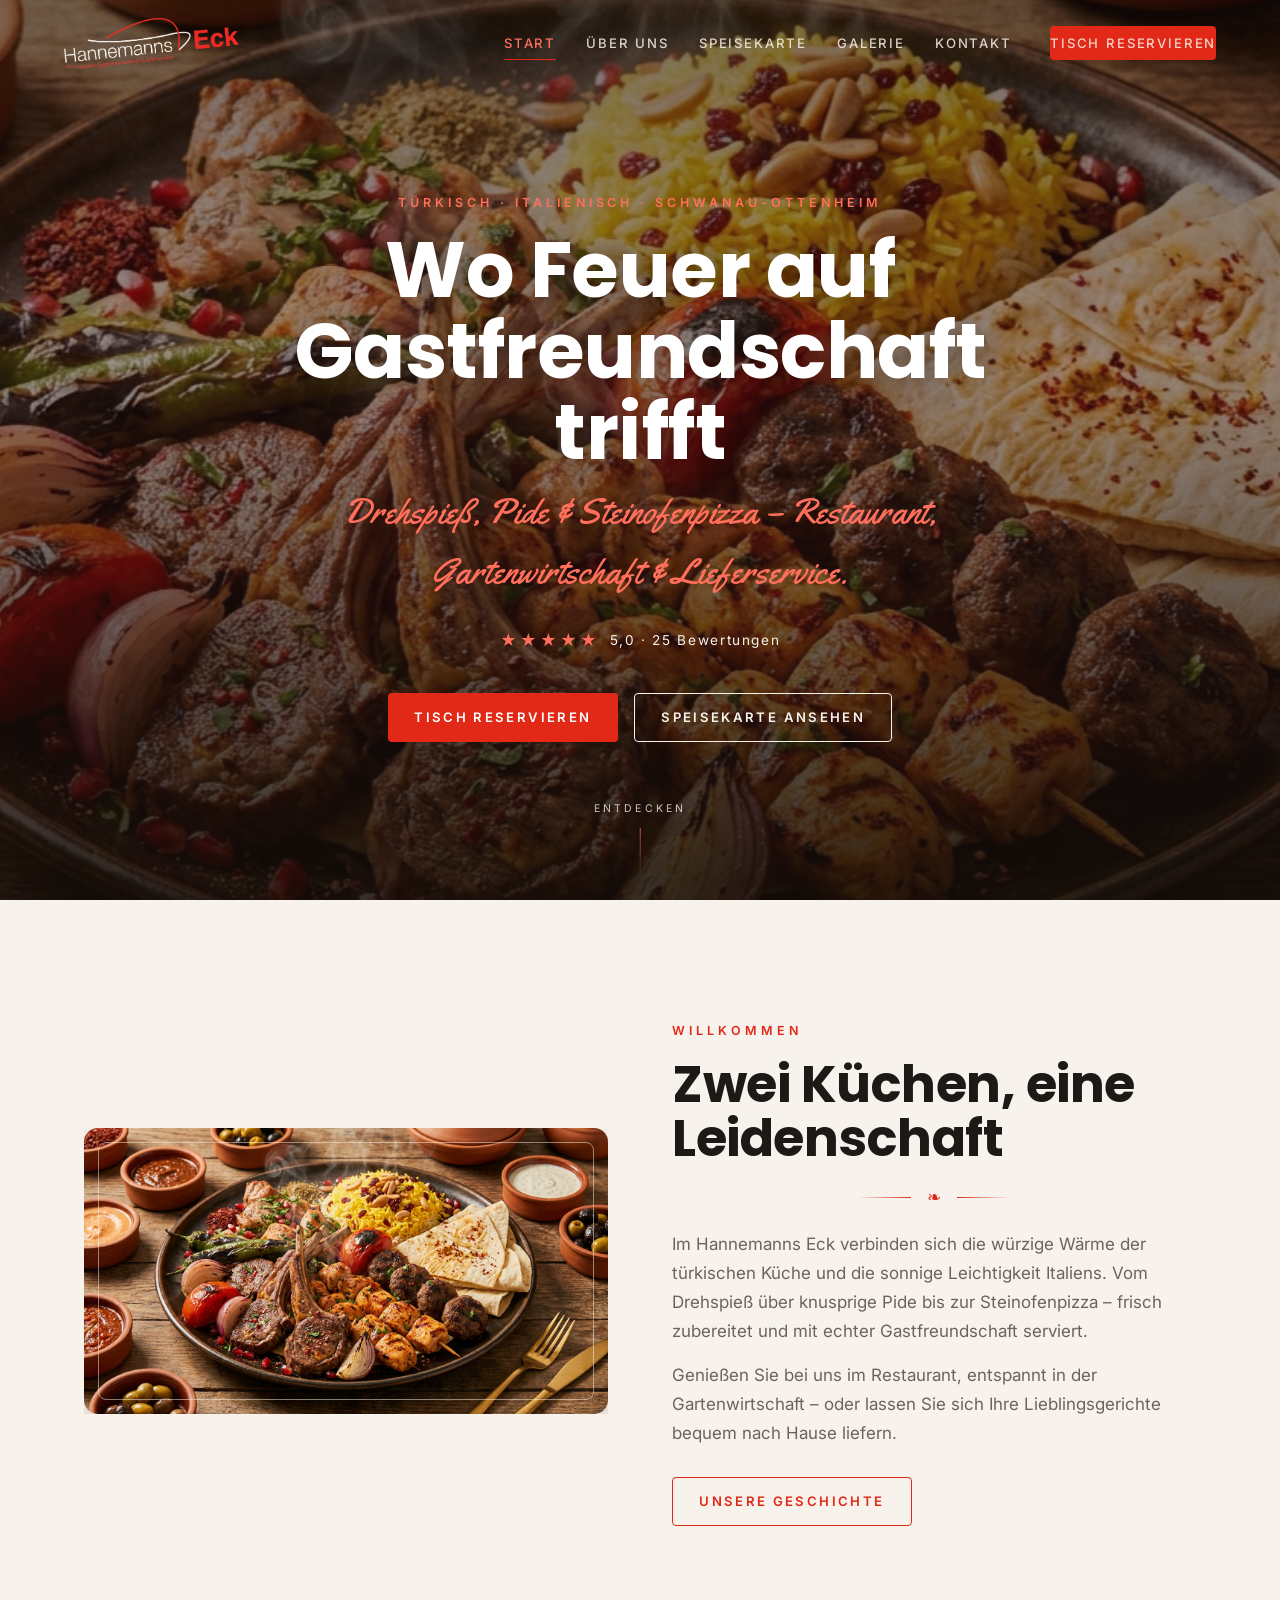
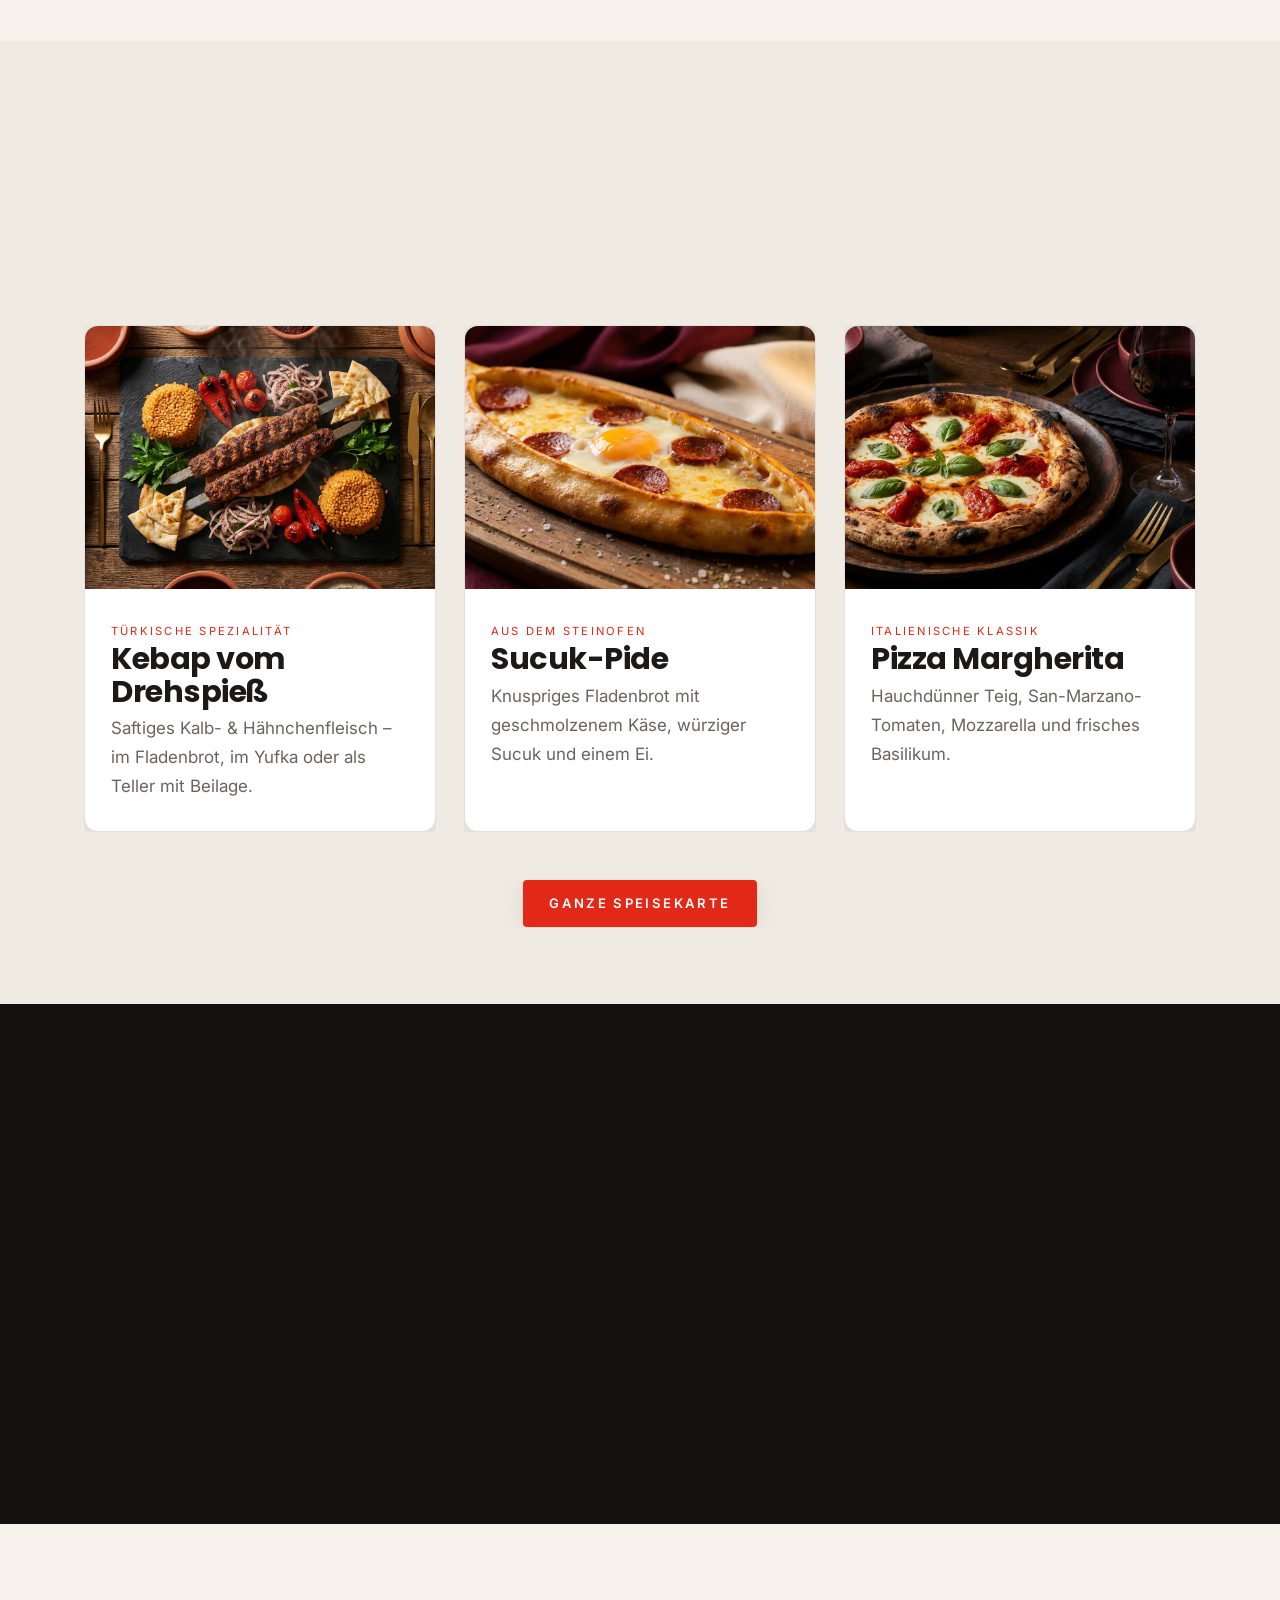
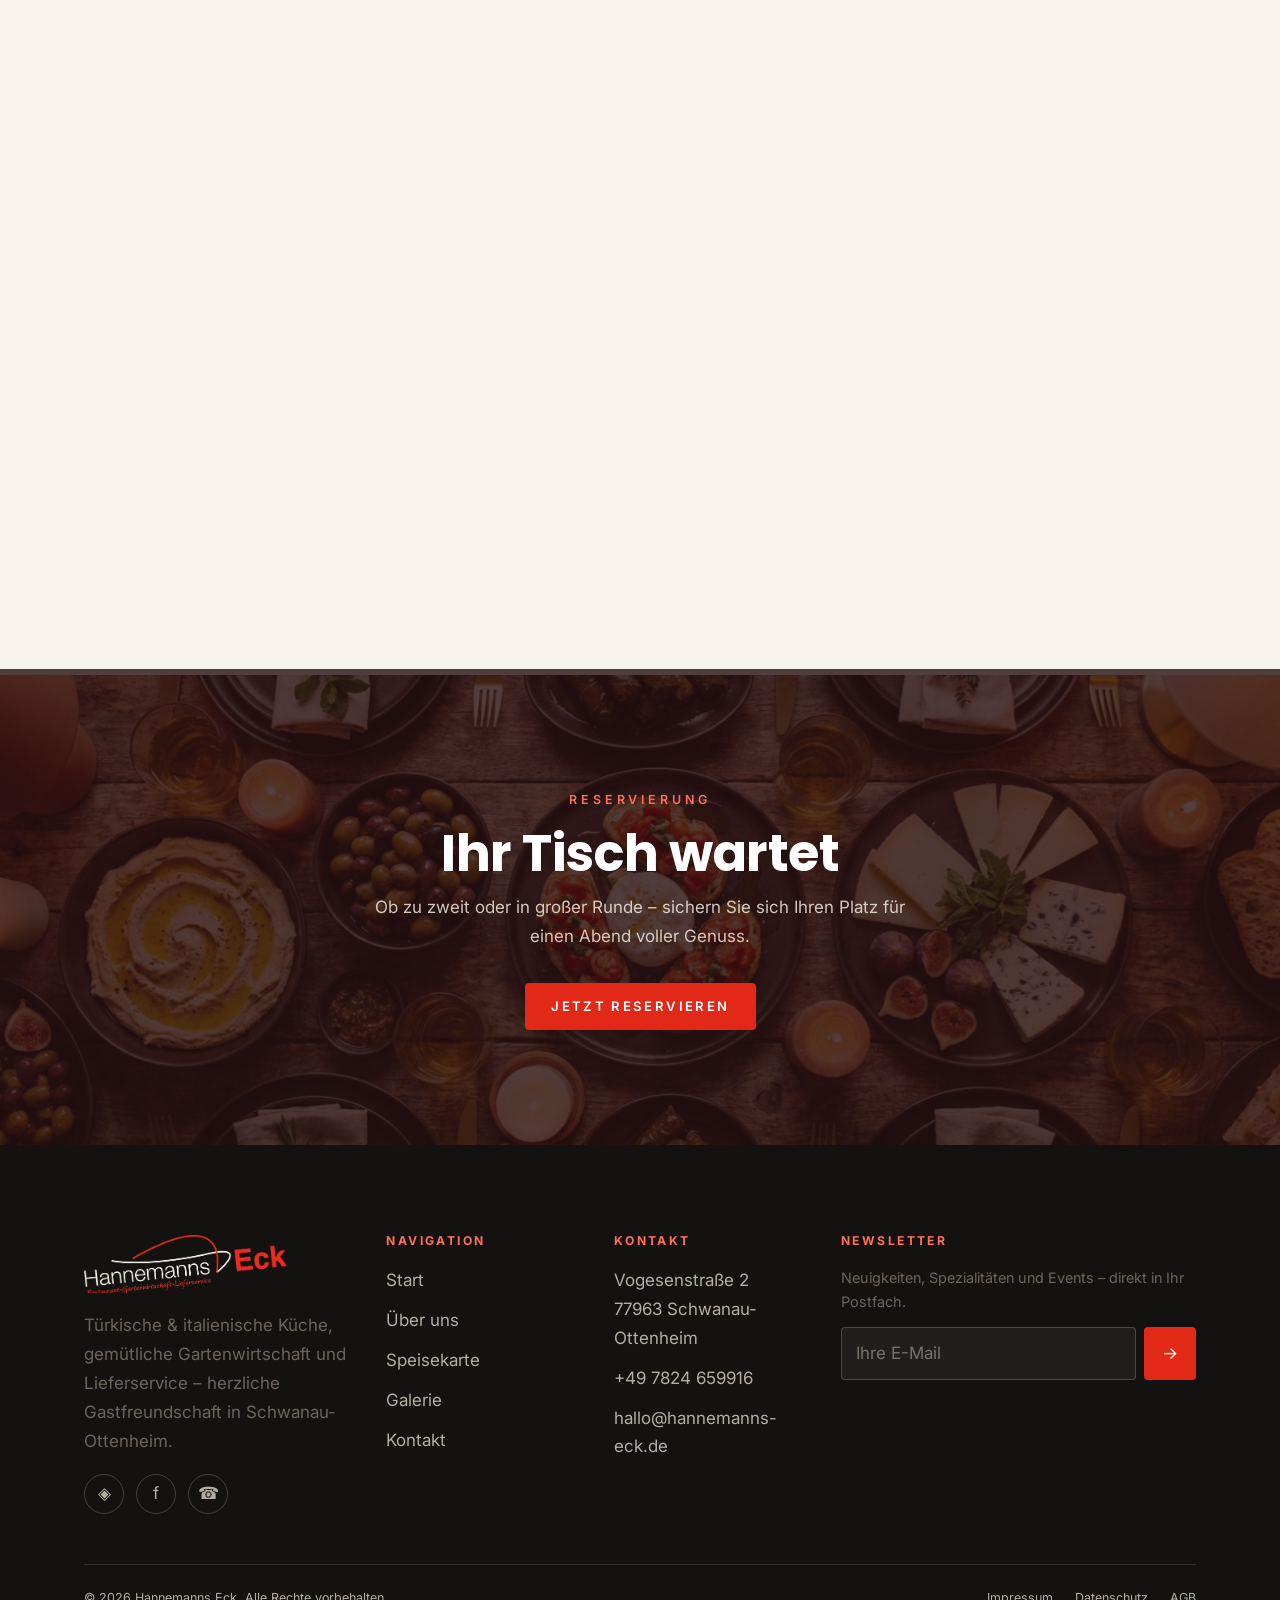
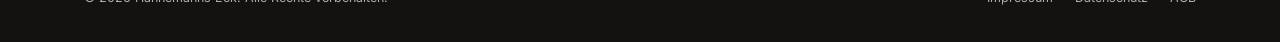
==== index.html @ c1dabbc3 "LetsGo" ====
<!DOCTYPE html>
<html lang="de">
<head>
  <meta charset="UTF-8" />
  <script>document.documentElement.className += ' js';</script>
  <meta name="viewport" content="width=device-width, initial-scale=1.0" />
  <title>Hannemanns Eck – Türkische & Italienische Küche in Schwanau</title>
  <meta name="description" content="Hannemanns Eck in Schwanau-Ottenheim – türkische & italienische Küche: Kebap vom Drehspieß, Pide, Pizza aus dem Steinofen. Restaurant, Gartenwirtschaft & Lieferservice. 5,0/5 Sterne. Jetzt Tisch reservieren." />
  <link rel="canonical" href="https://www.hannemanns-eck.de/" />
  <meta name="theme-color" content="#141210" />
  <!-- Open Graph -->
  <meta property="og:type" content="restaurant" />
  <meta property="og:title" content="Hannemanns Eck – Türkische & Italienische Küche" />
  <meta property="og:description" content="Mediterrane Gastfreundschaft in Schwanau – vom Holzkohlegrill bis zur Steinofenpizza." />
  <meta property="og:locale" content="de_DE" />
  <meta property="og:image" content="assets/img/kebap.png" />
  <link rel="icon" href="data:image/svg+xml,%3Csvg xmlns='http://www.w3.org/2000/svg' viewBox='0 0 32 32'%3E%3Crect width='32' height='32' rx='6' fill='%23141210'/%3E%3Ctext x='16' y='23' font-size='18' text-anchor='middle' fill='%23e22817' font-family='Georgia'%3EH%3C/text%3E%3C/svg%3E" />
  <link rel="stylesheet" href="assets/css/style.css" />
  <!-- Strukturierte Daten: lokale Gastronomie -->
  <script type="application/ld+json">
  {
    "@context": "https://schema.org",
    "@type": "Restaurant",
    "name": "Hannemanns Eck",
    "servesCuisine": ["Türkisch", "Italienisch", "Mediterran"],
    "priceRange": "€€",
    "telephone": "+497824659916",
    "address": {
      "@type": "PostalAddress",
      "streetAddress": "Vogesenstraße 2",
      "postalCode": "77963",
      "addressLocality": "Schwanau",
      "addressCountry": "DE"
    },
    "image": "assets/img/kebap.png",
    "aggregateRating": { "@type": "AggregateRating", "ratingValue": "5", "bestRating": "5", "ratingCount": "25" },
    "openingHours": ["Tu-Th 11:00-22:00", "Fr-Sa 11:00-23:00", "Su 12:00-22:00"],
    "acceptsReservations": "True"
  }
  </script>
</head>
<body>
  <a class="skip-link" href="#main">Zum Inhalt springen</a>

  <!-- ============ Navigation ============ -->
  <header class="nav" id="nav">
    <a class="nav__brand" href="index.html" aria-label="Hannemanns Eck – Startseite"><img src="assets/img/logo-light.png" alt="Hannemanns Eck" /></a>
    <nav class="nav__links" aria-label="Hauptnavigation">
      <a href="index.html" aria-current="page">Start</a>
      <a href="ueber-uns.html">Über uns</a>
      <a href="speisekarte.html">Speisekarte</a>
      <a href="galerie.html">Galerie</a>
      <a href="kontakt.html">Kontakt</a>
      <a class="btn btn--gold nav__cta" href="reservierung.html">Tisch reservieren</a>
    </nav>
    <button class="nav__toggle" aria-label="Menü öffnen" aria-expanded="false" aria-controls="nav">
      <span></span><span></span><span></span>
    </button>
  </header>

  <main id="main">
    <!-- ============ Hero ============ -->
    <section class="hero">
      <div class="hero__bg" data-parallax="0.18"><img src="assets/img/grill.png" alt="Üppige gemischte Grillplatte mit Spezialitäten vom Drehspieß" fetchpriority="high" /></div>
      <div class="hero__inner">
        <span class="eyebrow on-dark" data-anim="1">Türkisch · Italienisch · Schwanau-Ottenheim</span>
        <h1 data-anim="2">Wo Feuer auf<br>Gastfreundschaft trifft</h1>
        <p class="hero__sub" data-anim="3">Drehspieß, Pide & Steinofenpizza – Restaurant, Gartenwirtschaft & Lieferservice.</p>
        <div class="hero__rating" data-anim="3"><span class="stars">★★★★★</span> 5,0 · 25 Bewertungen</div>
        <div class="hero__actions" data-anim="4">
          <a class="btn btn--gold" href="reservierung.html">Tisch reservieren</a>
          <a class="btn btn--ghost" href="speisekarte.html">Speisekarte ansehen</a>
        </div>
      </div>
      <span class="scroll-cue">Entdecken</span>
    </section>

    <!-- ============ Intro / Philosophie ============ -->
    <section class="section">
      <div class="container split">
        <div class="split__media" data-reveal>
          <img src="assets/img/grill.png" alt="Üppige gemischte Grillplatte mit Lammkoteletts, Köfte und Hähnchenspießen" loading="lazy" />
          <span class="frame"></span>
        </div>
        <div data-reveal data-reveal-delay="1">
          <span class="eyebrow">Willkommen</span>
          <h2>Zwei Küchen, eine Leidenschaft</h2>
          <div class="script-divider">❧</div>
          <p>Im Hannemanns Eck verbinden sich die würzige Wärme der türkischen Küche und die sonnige Leichtigkeit Italiens. Vom Drehspieß über knusprige Pide bis zur Steinofenpizza – frisch zubereitet und mit echter Gastfreundschaft serviert.</p>
          <p style="margin-top:1rem">Genießen Sie bei uns im Restaurant, entspannt in der Gartenwirtschaft – oder lassen Sie sich Ihre Lieblingsgerichte bequem nach Hause liefern.</p>
          <a class="btn btn--outline" style="margin-top:1.8rem" href="ueber-uns.html">Unsere Geschichte</a>
        </div>
      </div>
    </section>

    <!-- ============ Signature-Gerichte ============ -->
    <section class="section section--tight" style="background:var(--bg-alt)">
      <div class="container">
        <div class="section-head" data-reveal>
          <span class="eyebrow">Signature-Gerichte</span>
          <h2>Aus Feuer & Tradition</h2>
          <div class="script-divider">❧</div>
        </div>
        <div class="cards">
          <article class="card" data-reveal>
            <div class="card__img"><img src="assets/img/kebap.png" alt="Kebap vom Drehspieß mit Salat und Fladenbrot" loading="lazy" /></div>
            <div class="card__body"><span class="card__tag">Türkische Spezialität</span><h3>Kebap vom Drehspieß</h3><p>Saftiges Kalb- & Hähnchenfleisch – im Fladenbrot, im Yufka oder als Teller mit Beilage.</p></div>
          </article>
          <article class="card" data-reveal data-reveal-delay="1">
            <div class="card__img"><img src="assets/img/pide.png" alt="Goldene Pide mit Sucuk, Käse und Ei" loading="lazy" /></div>
            <div class="card__body"><span class="card__tag">Aus dem Steinofen</span><h3>Sucuk-Pide</h3><p>Knuspriges Fladenbrot mit geschmolzenem Käse, würziger Sucuk und einem Ei.</p></div>
          </article>
          <article class="card" data-reveal data-reveal-delay="2">
            <div class="card__img"><img src="assets/img/pizza.png" alt="Holzofenpizza Margherita mit Mozzarella und frischem Basilikum" loading="lazy" /></div>
            <div class="card__body"><span class="card__tag">Italienische Klassik</span><h3>Pizza Margherita</h3><p>Hauchdünner Teig, San-Marzano-Tomaten, Mozzarella und frisches Basilikum.</p></div>
          </article>
        </div>
        <div class="text-center" style="margin-top:3rem" data-reveal><a class="btn btn--primary" href="speisekarte.html">Ganze Speisekarte</a></div>
      </div>
    </section>

    <!-- ============ Bewertungen / Stats ============ -->
    <section class="section section--dark">
      <div class="container">
        <div class="stats">
          <div class="stat" data-reveal><div class="stat__num"><span data-count="5" data-suffix=",0">5,0</span></div><div class="stat__label">Sterne-Bewertung</div></div>
          <div class="stat" data-reveal data-reveal-delay="1"><div class="stat__num"><span data-count="25" data-suffix="">25</span></div><div class="stat__label">Gäste-Bewertungen</div></div>
          <div class="stat" data-reveal data-reveal-delay="2"><div class="stat__num"><span data-count="85" data-suffix="+">85+</span></div><div class="stat__label">Gerichte & Pizzen</div></div>
          <div class="stat" data-reveal data-reveal-delay="3"><div class="stat__num"><span data-count="100" data-suffix="%">100%</span></div><div class="stat__label">Frisch zubereitet</div></div>
        </div>
        <blockquote class="text-center" style="max-width:720px;margin:3.5rem auto 0" data-reveal>
          <p style="font-family:var(--font-serif);font-style:italic;font-size:1.5rem;color:var(--cream);line-height:1.5">„Immer perfekt zubereitete Pizza und besonders gute Kebabs – dazu herzlicher Service. Ein Lieblingsplatz in Ottenheim.“</p>
          <span style="display:block;margin-top:1.2rem;color:var(--gold-bright);letter-spacing:0.2em;font-size:0.8rem;text-transform:uppercase">★★★★★ · Gästebewertung</span>
        </blockquote>
      </div>
    </section>

    <!-- ============ Konzept ============ -->
    <section class="section section--tight">
      <div class="container">
        <div class="section-head" data-reveal>
          <span class="eyebrow">Drei Erlebnisse, ein Haus</span>
          <h2>Restaurant · Gartenwirtschaft · Lieferservice</h2>
          <div class="script-divider">❧</div>
        </div>
        <div class="concept">
          <div class="concept__item" data-reveal><div class="concept__ic">🍽️</div><h3>Restaurant</h3><p>Gemütlich speisen im Hannemanns Eck – türkische Spezialitäten und italienische Klassiker, frisch zubereitet.</p></div>
          <div class="concept__item" data-reveal data-reveal-delay="1"><div class="concept__ic">🌿</div><h3>Gartenwirtschaft</h3><p>An schönen Tagen draußen genießen – entspannt unter freiem Himmel in unserer Gartenwirtschaft.</p></div>
          <div class="concept__item" data-reveal data-reveal-delay="2"><div class="concept__ic">🛵</div><h3>Lieferservice</h3><p>Lieber zu Hause? Wir liefern Ihre Lieblingsgerichte frisch und warm – in Schwanau und Umgebung.</p></div>
        </div>
      </div>
    </section>

    <!-- ============ CTA-Band ============ -->
    <section class="section cta-band">
      <div class="cta-band__bg" data-parallax="0.12"><img src="assets/img/mezze.png" alt="Reich gedeckte Tafel mit Mezze und Antipasti" loading="lazy" /></div>
      <div class="container" data-reveal>
        <span class="eyebrow on-dark">Reservierung</span>
        <h2>Ihr Tisch wartet</h2>
        <p>Ob zu zweit oder in großer Runde – sichern Sie sich Ihren Platz für einen Abend voller Genuss.</p>
        <a class="btn btn--gold" href="reservierung.html">Jetzt reservieren</a>
      </div>
    </section>
  </main>

  <!-- ============ Footer (FOOTER_PLACEHOLDER) ============ -->
  <footer class="footer">
    <div class="container">
      <div class="footer__grid">
        <div class="footer__brand">
          <img src="assets/img/logo-light.png" alt="Hannemanns Eck" style="height:58px;width:auto" />
          <p style="margin-top:18px;max-width:280px">Türkische & italienische Küche, gemütliche Gartenwirtschaft und Lieferservice – herzliche Gastfreundschaft in Schwanau-Ottenheim.</p>
          <div class="socials" style="margin-top:18px">
            <a href="#" aria-label="Instagram">◈</a>
            <a href="#" aria-label="Facebook">f</a>
            <a href="https://wa.me/497824659916" aria-label="WhatsApp">☎</a>
          </div>
        </div>
        <div>
          <h4>Navigation</h4>
          <ul class="footer__links">
            <li><a href="index.html">Start</a></li>
            <li><a href="ueber-uns.html">Über uns</a></li>
            <li><a href="speisekarte.html">Speisekarte</a></li>
            <li><a href="galerie.html">Galerie</a></li>
            <li><a href="kontakt.html">Kontakt</a></li>
          </ul>
        </div>
        <div>
          <h4>Kontakt</h4>
          <ul class="footer__links">
            <li><a href="https://www.openstreetmap.org/search?query=Vogesenstraße%202%2077963%20Schwanau" target="_blank" rel="noopener">Vogesenstraße 2<br>77963 Schwanau-Ottenheim</a></li>
            <li><a href="tel:+497824659916">+49 7824 659916</a></li>
            <li><a href="mailto:hallo@hannemanns-eck.de">hallo@hannemanns-eck.de</a></li>
          </ul>
        </div>
        <div>
          <h4>Newsletter</h4>
          <p style="font-size:0.9rem">Neuigkeiten, Spezialitäten und Events – direkt in Ihr Postfach.</p>
          <form class="newsletter" data-confirm="news-success" novalidate>
      <!-- Spamschutz (Honeypot) - von Menschen unsichtbar -->
      <input type="text" name="_gotcha" tabindex="-1" autocomplete="off" aria-hidden="true" style="position:absolute;left:-9999px;width:1px;height:1px;opacity:0" />
            <input type="email" name="email" required placeholder="Ihre E-Mail" aria-label="E-Mail für Newsletter" />
            <button type="submit" aria-label="Abonnieren">→</button>
          </form>
          <div class="form-success" id="news-success" role="status" aria-live="polite" style="margin-top:12px;font-size:0.86rem"><strong>Willkommen!</strong> Bitte bestätigen Sie Ihre Anmeldung.</div>
        </div>
      </div>
      <div class="footer__bottom">
        <span>© <span data-year>2026</span> Hannemanns Eck. Alle Rechte vorbehalten.</span>
        <span>
          <a href="#">Impressum</a>
          <a href="#">Datenschutz</a>
          <a href="#">AGB</a>
        </span>
      </div>
    </div>
  </footer>

  <script src="assets/js/main.js" defer></script>
</body>
</html>
---- assets/css/style.css ----
/* =====================================================================
   Hannemanns Eck — Design System
   Warme, edle Palette · Terrakotta · Bordeaux · Gold · Creme · Holz
   Serif (Cormorant/Playfair) für Headlines, Sans (Inter) für Fließtext
   ===================================================================== */

/* --- Google Fonts (mit robusten Fallbacks für Offline-Betrieb) --- */
@import url('https://fonts.googleapis.com/css2?family=Poppins:wght@400;500;600;700;800&family=Inter:wght@300;400;500;600&family=Yellowtail&display=swap');

/* ============================ Tokens ============================ */
:root {
  /* Farben — Markenidentität aus dem Logo: Schwarz · Rot · Creme */
  --bordeaux: #1e1b19;
  --bordeaux-deep: #141210;
  --terracotta: #e22817;
  --terracotta-soft: #ef5a45;
  --gold: #e22817;
  --gold-bright: #ff6f5c;
  --cream: #f7f3ec;
  --cream-dim: #ece5d9;
  --wood: #1c1916;
  --charcoal: #141210;
  --ink: #1a1714;

  /* Funktionale Variablen (Light-Basis) */
  --bg: var(--cream);
  --bg-alt: #f0ebe2;
  --surface: #ffffff;
  --text: #1c1916;
  --text-soft: #6b645d;
  --line: rgba(20, 18, 16, 0.13);
  --accent: var(--terracotta);
  --accent-2: var(--gold);

  /* Typografie */
  --font-serif: 'Poppins', 'Inter', Helvetica, Arial, sans-serif;
  --font-sans: 'Inter', -apple-system, BlinkMacSystemFont, 'Segoe UI', Roboto, Helvetica, Arial, sans-serif;
  --font-script: 'Yellowtail', 'Segoe Script', 'Brush Script MT', cursive;

  /* Maße */
  --maxw: 1240px;
  --gutter: clamp(20px, 5vw, 64px);
  --radius: 4px;
  --radius-lg: 14px;
  --shadow-sm: 0 4px 18px rgba(42, 27, 19, 0.10);
  --shadow-md: 0 18px 50px rgba(42, 27, 19, 0.18);
  --shadow-gold: 0 10px 40px rgba(226, 40, 23, 0.30);
  --ease: cubic-bezier(0.22, 1, 0.36, 1);
  --ease-lux: cubic-bezier(0.16, 1, 0.3, 1); /* langsames, edles Expo-Out (LVMH-Stil) */
  --t-fast: 0.25s var(--ease);
  --t: 0.5s var(--ease);
}

/* ============================ Reset ============================ */
*, *::before, *::after { box-sizing: border-box; }
* { margin: 0; }
html { scroll-behavior: smooth; -webkit-text-size-adjust: 100%; }
body {
  font-family: var(--font-sans);
  font-weight: 400;
  color: var(--text);
  background: var(--bg);
  line-height: 1.7;
  font-size: 17px;
  -webkit-font-smoothing: antialiased;
  text-rendering: optimizeLegibility;
  overflow-x: hidden;
}
img { max-width: 100%; display: block; }
a { color: inherit; text-decoration: none; }
button { font: inherit; cursor: pointer; border: none; background: none; color: inherit; }
ul { list-style: none; padding: 0; }
input, select, textarea { font: inherit; color: inherit; }
:focus-visible { outline: 2px solid var(--gold); outline-offset: 3px; border-radius: 2px; }

/* Skip-Link (Barrierefreiheit) */
.skip-link {
  position: absolute; left: 12px; top: -60px;
  background: var(--bordeaux); color: var(--cream);
  padding: 12px 20px; border-radius: var(--radius); z-index: 2000;
  transition: top var(--t-fast);
}
.skip-link:focus { top: 12px; }

/* ========================= Typografie ========================= */
h1, h2, h3, h4 { font-family: var(--font-serif); font-weight: 700; line-height: 1.06; letter-spacing: -0.5px; }
h1 { font-size: clamp(2.6rem, 6vw, 4.8rem); }
h2 { font-size: clamp(2rem, 4.2vw, 3.2rem); }
h3 { font-size: clamp(1.4rem, 2.4vw, 1.9rem); }
p { color: var(--text-soft); }
.lead { font-size: 1.18rem; color: var(--text-soft); }

.eyebrow {
  display: inline-block;
  font-family: var(--font-sans);
  font-size: 0.78rem; font-weight: 600;
  letter-spacing: 0.32em; text-transform: uppercase;
  color: var(--terracotta);
  margin-bottom: 1rem;
}
.eyebrow.on-dark { color: var(--gold-bright); }

.script-divider {
  display: flex; align-items: center; justify-content: center;
  gap: 16px; color: var(--gold); margin: 1.1rem 0;
}
.script-divider::before, .script-divider::after {
  content: ""; height: 1px; width: 54px;
  background: linear-gradient(90deg, transparent, var(--gold));
}
.script-divider::after { background: linear-gradient(90deg, var(--gold), transparent); }

/* ========================= Layout ========================= */
.container { width: 100%; max-width: var(--maxw); margin-inline: auto; padding-inline: var(--gutter); }
.section { padding-block: clamp(64px, 9vw, 130px); }
.section--tight { padding-block: clamp(48px, 6vw, 80px); }
.section--dark { background: var(--bordeaux-deep); color: var(--cream); }
.section--dark p { color: rgba(246, 239, 227, 0.75); }
.section--wood { background: var(--wood); color: var(--cream); }
.section--wood p { color: rgba(246, 239, 227, 0.72); }
.section-head { max-width: 680px; margin: 0 auto clamp(36px, 5vw, 64px); text-align: center; }
.text-center { text-align: center; }

/* ========================= Buttons ========================= */
.btn {
  display: inline-flex; align-items: center; gap: 0.6em;
  padding: 0.95em 2em;
  font-family: var(--font-sans); font-size: 0.82rem; font-weight: 600;
  letter-spacing: 0.18em; text-transform: uppercase;
  border-radius: var(--radius); position: relative; overflow: hidden;
  transition: transform var(--t-fast), box-shadow var(--t-fast), background var(--t-fast), color var(--t-fast);
  will-change: transform;
}
.btn--primary { background: var(--terracotta); color: #fff; box-shadow: var(--shadow-sm); }
.btn--primary:hover { background: #b81f0f; transform: translateY(-3px); box-shadow: var(--shadow-md); }
.btn--gold { background: var(--gold); color: #fff; }
.btn--gold:hover { background: var(--gold-bright); transform: translateY(-3px); box-shadow: var(--shadow-gold); }
.btn--ghost { border: 1px solid currentColor; color: var(--cream); }
.btn--ghost:hover { background: var(--cream); color: var(--ink); transform: translateY(-3px); }
.btn--outline { border: 1px solid var(--terracotta); color: var(--terracotta); }
.btn--outline:hover { background: var(--terracotta); color: #fff; transform: translateY(-3px); }

/* ===================== Navigation (sticky) ===================== */
.nav {
  position: fixed; inset: 0 0 auto 0; z-index: 1000;
  display: flex; align-items: center; justify-content: space-between;
  padding: 18px var(--gutter);
  transition: background var(--t), padding var(--t), box-shadow var(--t), border-color var(--t);
  border-bottom: 1px solid transparent;
}
.nav--scrolled {
  background: rgba(26, 18, 13, 0.85);
  -webkit-backdrop-filter: blur(14px); backdrop-filter: blur(14px);
  padding-block: 12px; box-shadow: 0 8px 30px rgba(0,0,0,0.25);
  border-bottom-color: rgba(200, 162, 83, 0.2);
}
.nav__brand { display: flex; flex-direction: column; line-height: 1; color: var(--cream); z-index: 2; }
.nav__brand b { font-family: var(--font-serif); font-size: 1.5rem; font-weight: 600; letter-spacing: 0.5px; }
.nav__brand span { font-size: 0.62rem; letter-spacing: 0.34em; text-transform: uppercase; color: var(--gold-bright); margin-top: 3px; }
.nav__links { display: flex; align-items: center; gap: 30px; }
.nav__links a {
  color: rgba(246,239,227,0.86); font-size: 0.82rem; font-weight: 500;
  letter-spacing: 0.14em; text-transform: uppercase; position: relative; padding: 6px 0;
  transition: color var(--t-fast);
}
.nav__links a::after {
  content: ""; position: absolute; left: 0; bottom: 0; height: 1.5px; width: 0;
  background: var(--gold); transition: width var(--t-fast);
}
.nav__links a:hover { color: #fff; }
.nav__links a:hover::after, .nav__links a[aria-current="page"]::after { width: 100%; }
.nav__links a[aria-current="page"] { color: var(--gold-bright); }
.nav__cta { margin-left: 8px; }
.nav__toggle { display: none; width: 42px; height: 42px; color: var(--cream); z-index: 2; }
.nav__toggle span { display: block; width: 26px; height: 2px; background: currentColor; margin: 5px auto; transition: transform var(--t-fast), opacity var(--t-fast); }
.nav.open .nav__toggle span:nth-child(1) { transform: translateY(7px) rotate(45deg); }
.nav.open .nav__toggle span:nth-child(2) { opacity: 0; }
.nav.open .nav__toggle span:nth-child(3) { transform: translateY(-7px) rotate(-45deg); }

@media (max-width: 940px) {
  .nav__toggle { display: block; }
  .nav__links {
    position: fixed; inset: 0; flex-direction: column; justify-content: center;
    gap: 26px; background: rgba(20, 13, 9, 0.97);
    -webkit-backdrop-filter: blur(10px); backdrop-filter: blur(10px);
    transform: translateX(100%); transition: transform var(--t); padding: 40px;
  }
  .nav.open .nav__links { transform: translateX(0); }
  .nav__links a { font-size: 1.1rem; }
}

/* ============================ Hero ============================ */
.hero { position: relative; min-height: 100svh; display: grid; place-items: center; text-align: center; color: var(--cream); overflow: hidden; }
.hero__bg { position: absolute; inset: -8% 0 0 0; z-index: -2; }
.hero__bg img { width: 100%; height: 116%; object-fit: cover; }
.hero::after {
  content: ""; position: absolute; inset: 0; z-index: -1;
  background: linear-gradient(180deg, rgba(20,13,9,0.55) 0%, rgba(40,18,18,0.45) 40%, rgba(20,13,9,0.85) 100%);
}
.hero__inner { padding: 120px var(--gutter) 90px; max-width: 920px; }
.hero h1 { color: #fff; text-shadow: 0 2px 30px rgba(0,0,0,0.4); }
.hero__sub { font-family: var(--font-script); font-size: clamp(1.5rem, 3vw, 2.2rem); color: var(--gold-bright); margin-top: 0.5rem; }
.hero__rating { display: inline-flex; align-items: center; gap: 10px; margin-top: 1.6rem; color: var(--cream); font-size: 0.85rem; letter-spacing: 0.12em; }
.hero__rating .stars { color: var(--gold-bright); letter-spacing: 3px; font-size: 1rem; }
.hero__actions { display: flex; gap: 16px; justify-content: center; flex-wrap: wrap; margin-top: 2.4rem; }
.scroll-cue { position: absolute; bottom: 26px; left: 50%; transform: translateX(-50%); color: var(--cream); font-size: 0.66rem; letter-spacing: 0.3em; text-transform: uppercase; opacity: 0.8; }
.scroll-cue::after { content: ""; display: block; width: 1px; height: 46px; margin: 10px auto 0; background: linear-gradient(var(--gold-bright), transparent); animation: cue 2s var(--ease) infinite; }
@keyframes cue { 0% { transform: scaleY(0); transform-origin: top; } 50% { transform: scaleY(1); transform-origin: top; } 51% { transform-origin: bottom; } 100% { transform: scaleY(0); transform-origin: bottom; } }

/* Page-Hero (Unterseiten) */
.pagehero { position: relative; min-height: 56vh; display: grid; place-items: center; text-align: center; color: var(--cream); overflow: hidden; }
.pagehero__bg { position: absolute; inset: 0; z-index: -2; }
.pagehero__bg img { width: 100%; height: 100%; object-fit: cover; }
.pagehero::after { content: ""; position: absolute; inset: 0; z-index: -1; background: linear-gradient(180deg, rgba(20,13,9,0.6), rgba(40,18,18,0.7)); }
.pagehero__inner { padding: 150px var(--gutter) 70px; }
.pagehero h1 { color: #fff; }
.pagehero p { color: rgba(246,239,227,0.85); max-width: 560px; margin: 0.8rem auto 0; }

/* ===================== Animation: Reveal ===================== */
/* ---------- Scroll-Reveal: LVMH-inspirierter Vorhang/Mask-Reveal ----------
   Inhalt steigt langsam mit weichem Expo-Easing auf und wird dabei wie hinter
   einer Kante hervorgeschoben (clip-path). main.js entfernt das clip-path nach
   Abschluss (Klasse .reveal-done), damit Schatten nicht beschnitten werden. */
.js [data-reveal] {
  opacity: 0;
  transform: translateY(54px);
  clip-path: inset(0 0 100% 0);
  transition: opacity 1.2s var(--ease-lux), transform 1.3s var(--ease-lux), clip-path 1.3s var(--ease-lux);
  will-change: opacity, transform, clip-path;
}
[data-reveal].in { opacity: 1; transform: none; clip-path: inset(0 0 0 0); }
[data-reveal].reveal-done { clip-path: none; }
[data-reveal-delay="1"] { transition-delay: 0.12s; }
[data-reveal-delay="2"] { transition-delay: 0.24s; }
[data-reveal-delay="3"] { transition-delay: 0.36s; }
[data-reveal-delay="4"] { transition-delay: 0.48s; }
[data-reveal-delay="5"] { transition-delay: 0.6s; }
[data-reveal-delay="6"] { transition-delay: 0.72s; }
.hero [data-anim] { opacity: 0; transform: translateY(26px); animation: heroIn 1s var(--ease) forwards; }
.hero [data-anim="1"] { animation-delay: 0.2s; }
.hero [data-anim="2"] { animation-delay: 0.45s; }
.hero [data-anim="3"] { animation-delay: 0.7s; }
.hero [data-anim="4"] { animation-delay: 0.95s; }
@keyframes heroIn { to { opacity: 1; transform: none; } }

/* Page-Transition (Fade beim Laden) */
body { animation: pageIn 0.6s var(--ease); }
@keyframes pageIn { from { opacity: 0; } to { opacity: 1; } }

/* ===================== Split / About ===================== */
.split { display: grid; grid-template-columns: 1fr 1fr; gap: clamp(32px, 5vw, 80px); align-items: center; }
.split--reverse .split__media { order: 2; }
.split__media { position: relative; border-radius: var(--radius-lg); overflow: hidden; box-shadow: var(--shadow-md); }
.split__media img { width: 100%; height: 100%; object-fit: cover; transition: transform 1.2s var(--ease); }
.split__media:hover img { transform: scale(1.05); }
.split__media .frame { position: absolute; inset: 14px; border: 1px solid rgba(246,239,227,0.5); border-radius: 8px; pointer-events: none; }
@media (max-width: 820px) { .split { grid-template-columns: 1fr; } .split--reverse .split__media { order: 0; } }

/* ===================== Highlight Cards ===================== */
.cards { display: grid; grid-template-columns: repeat(3, 1fr); gap: 28px; }
@media (max-width: 880px) { .cards { grid-template-columns: 1fr; max-width: 460px; margin-inline: auto; } }
.card {
  background: var(--surface); border-radius: var(--radius-lg); overflow: hidden;
  box-shadow: var(--shadow-sm); transition: transform var(--t), box-shadow var(--t);
  border: 1px solid var(--line);
}
.card:hover { transform: translateY(-8px); box-shadow: var(--shadow-md); }
.card__img { aspect-ratio: 4 / 3; overflow: hidden; }
.card__img img { width: 100%; height: 100%; object-fit: cover; transition: transform 1s var(--ease); }
.card:hover .card__img img { transform: scale(1.08); }
.card__body { padding: 26px 26px 30px; }
.card__body h3 { margin-bottom: 0.4rem; }
.card__tag { font-size: 0.7rem; letter-spacing: 0.2em; text-transform: uppercase; color: var(--gold); }

/* ===================== Stats / Bewertung ===================== */
.stats { display: grid; grid-template-columns: repeat(4, 1fr); gap: 24px; text-align: center; }
@media (max-width: 720px) { .stats { grid-template-columns: repeat(2, 1fr); } }
.stat__num { font-family: var(--font-serif); font-size: clamp(2.4rem, 5vw, 3.4rem); color: var(--gold-bright); line-height: 1; }
.stat__label { font-size: 0.74rem; letter-spacing: 0.22em; text-transform: uppercase; margin-top: 0.6rem; color: rgba(246,239,227,0.7); }

/* ===================== Speisekarte ===================== */
.menu-filter { display: flex; flex-wrap: wrap; gap: 10px; justify-content: center; margin-bottom: 48px; }
.menu-filter button {
  padding: 0.6em 1.4em; border: 1px solid var(--line); border-radius: 999px;
  font-size: 0.78rem; letter-spacing: 0.14em; text-transform: uppercase; color: var(--text-soft);
  transition: all var(--t-fast); background: var(--surface);
}
.menu-filter button:hover { border-color: var(--terracotta); color: var(--terracotta); }
.menu-filter button.active { background: var(--terracotta); border-color: var(--terracotta); color: #fff; }

.menu-cat { margin-bottom: clamp(48px, 7vw, 86px); }
.menu-cat__head { display: flex; align-items: center; gap: 20px; margin-bottom: 32px; }
.menu-cat__head h3 { font-size: clamp(1.7rem, 3vw, 2.3rem); white-space: nowrap; }
.menu-cat__head .rule { flex: 1; height: 1px; background: var(--line); }
.menu-grid { display: grid; grid-template-columns: 1fr 1fr; gap: 14px 48px; }
@media (max-width: 760px) { .menu-grid { grid-template-columns: 1fr; } }
.dish { display: grid; grid-template-columns: 1fr auto; gap: 6px 14px; padding: 16px 0; border-bottom: 1px dashed var(--line); align-items: baseline; }
.dish__name { font-family: var(--font-serif); font-size: 1.28rem; font-weight: 600; color: var(--ink); }
.dish__price { font-family: var(--font-serif); font-size: 1.18rem; color: var(--terracotta); font-weight: 600; white-space: nowrap; }
.dish__desc { grid-column: 1 / -1; font-size: 0.93rem; color: var(--text-soft); }
.dish__badge { display: inline-block; font-size: 0.62rem; letter-spacing: 0.12em; text-transform: uppercase; color: var(--gold); border: 1px solid var(--gold); border-radius: 3px; padding: 1px 6px; margin-left: 8px; vertical-align: middle; }

.menu-feature { display: grid; grid-template-columns: repeat(2, 1fr); gap: 18px; margin-bottom: 60px; }
@media (max-width: 760px) { .menu-feature { grid-template-columns: 1fr; } }
.menu-feature figure { position: relative; border-radius: var(--radius-lg); overflow: hidden; aspect-ratio: 16/10; box-shadow: var(--shadow-sm); }
.menu-feature img { width: 100%; height: 100%; object-fit: cover; transition: transform 1s var(--ease); }
.menu-feature figure:hover img { transform: scale(1.06); }
.menu-feature figcaption { position: absolute; left: 0; bottom: 0; right: 0; padding: 40px 22px 18px; color: #fff; font-family: var(--font-serif); font-size: 1.4rem; background: linear-gradient(transparent, rgba(20,13,9,0.8)); }

/* ===================== Galerie ===================== */
.gallery { display: grid; grid-template-columns: repeat(3, 1fr); grid-auto-rows: 230px; gap: 14px; }
@media (max-width: 860px) { .gallery { grid-template-columns: repeat(2, 1fr); grid-auto-rows: 200px; } }
@media (max-width: 520px) { .gallery { grid-template-columns: 1fr; } }
.gallery figure { position: relative; overflow: hidden; border-radius: var(--radius-lg); cursor: pointer; box-shadow: var(--shadow-sm); }
.gallery figure.tall { grid-row: span 2; }
.gallery figure.wide { grid-column: span 2; }
@media (max-width: 520px) { .gallery figure.tall, .gallery figure.wide { grid-row: auto; grid-column: auto; } }
.gallery img { width: 100%; height: 100%; object-fit: cover; transition: transform 0.9s var(--ease); }
.gallery figure:hover img { transform: scale(1.09); }
.gallery figure::after { content: "\002B"; position: absolute; inset: 0; display: grid; place-items: center; font-size: 2rem; color: #fff; background: rgba(58,15,21,0.0); opacity: 0; transition: all var(--t-fast); }
.gallery figure:hover::after { background: rgba(58,15,21,0.4); opacity: 1; }

/* Lightbox */
.lightbox { position: fixed; inset: 0; z-index: 1500; display: none; place-items: center; background: rgba(15,9,6,0.94); padding: 24px; }
.lightbox.open { display: grid; animation: pageIn 0.3s ease; }
.lightbox img { max-width: 92vw; max-height: 86vh; border-radius: 6px; box-shadow: 0 30px 80px rgba(0,0,0,0.6); }
.lightbox__close, .lightbox__nav { position: absolute; color: var(--cream); font-size: 2rem; width: 56px; height: 56px; display: grid; place-items: center; border-radius: 50%; transition: background var(--t-fast); }
.lightbox__close:hover, .lightbox__nav:hover { background: rgba(255,255,255,0.12); }
.lightbox__close { top: 18px; right: 18px; }
.lightbox__nav { top: 50%; transform: translateY(-50%); }
.lightbox__nav.prev { left: 14px; }
.lightbox__nav.next { right: 14px; }

/* ===================== Formulare ===================== */
.form-card { background: var(--surface); border: 1px solid var(--line); border-radius: var(--radius-lg); box-shadow: var(--shadow-md); padding: clamp(28px, 4vw, 52px); }
.form-grid { display: grid; grid-template-columns: 1fr 1fr; gap: 20px 24px; }
@media (max-width: 640px) { .form-grid { grid-template-columns: 1fr; } }
.field { display: flex; flex-direction: column; gap: 7px; }
.field.full { grid-column: 1 / -1; }
.field label { font-size: 0.74rem; letter-spacing: 0.14em; text-transform: uppercase; color: var(--text-soft); font-weight: 600; }
.field input, .field select, .field textarea {
  padding: 13px 15px; border: 1px solid var(--line); border-radius: var(--radius);
  background: #fff; transition: border-color var(--t-fast), box-shadow var(--t-fast);
}
.field input:focus, .field select:focus, .field textarea:focus { border-color: var(--terracotta); box-shadow: 0 0 0 3px rgba(185,87,47,0.12); outline: none; }
.field textarea { resize: vertical; min-height: 120px; }
.form-note { font-size: 0.8rem; color: var(--text-soft); margin-top: 4px; }
.form-success {
  display: none; margin-top: 22px; padding: 18px 22px; border-radius: var(--radius);
  background: rgba(120, 90, 40, 0.1); border: 1px solid var(--gold); color: var(--ink);
}
.form-success.show { display: block; animation: pageIn 0.5s ease; }
.form-success strong { color: var(--terracotta); }

/* ===================== Info / Kontakt ===================== */
.info-grid { display: grid; grid-template-columns: 1fr 1fr; gap: 40px; }
@media (max-width: 820px) { .info-grid { grid-template-columns: 1fr; } }
.info-list li { display: flex; gap: 16px; padding: 16px 0; border-bottom: 1px solid var(--line); }
.info-list .ic { color: var(--terracotta); font-size: 1.3rem; line-height: 1.4; }
.info-list b { display: block; font-family: var(--font-serif); font-size: 1.2rem; color: var(--ink); }
.info-list a:hover { color: var(--terracotta); }
.hours { width: 100%; border-collapse: collapse; }
.hours td { padding: 11px 0; border-bottom: 1px solid var(--line); }
.hours td:last-child { text-align: right; color: var(--ink); font-weight: 500; }
.hours tr.today td { color: var(--terracotta); font-weight: 600; }
.map-embed { border-radius: var(--radius-lg); overflow: hidden; box-shadow: var(--shadow-md); border: 1px solid var(--line); min-height: 320px; }
.map-embed iframe { width: 100%; height: 100%; min-height: 320px; border: 0; display: block; filter: saturate(1.05); }

/* ===================== CTA Band ===================== */
.cta-band { position: relative; text-align: center; color: var(--cream); overflow: hidden; }
.cta-band__bg { position: absolute; inset: 0; z-index: -2; }
.cta-band__bg img { width: 100%; height: 100%; object-fit: cover; }
.cta-band::after { content: ""; position: absolute; inset: 0; z-index: -1; background: rgba(40,15,18,0.8); }
.cta-band h2 { color: #fff; }
.cta-band p { color: rgba(246,239,227,0.82); max-width: 540px; margin: 0.8rem auto 2rem; }

/* ============================ Footer ============================ */
.footer { background: var(--charcoal); color: rgba(246,239,227,0.7); padding-top: clamp(56px, 7vw, 90px); }
.footer__grid { display: grid; grid-template-columns: 1.4fr 1fr 1fr 1.3fr; gap: 40px; padding-bottom: 50px; border-bottom: 1px solid rgba(246,239,227,0.12); }
@media (max-width: 860px) { .footer__grid { grid-template-columns: 1fr 1fr; gap: 36px; } }
@media (max-width: 520px) { .footer__grid { grid-template-columns: 1fr; } }
.footer h4 { font-family: var(--font-sans); font-size: 0.76rem; letter-spacing: 0.2em; text-transform: uppercase; color: var(--gold-bright); margin-bottom: 18px; }
.footer__brand b { font-family: var(--font-serif); font-size: 1.7rem; color: var(--cream); display: block; }
.footer__brand span { font-size: 0.66rem; letter-spacing: 0.3em; text-transform: uppercase; color: var(--gold); }
.footer a { transition: color var(--t-fast); }
.footer a:hover { color: var(--gold-bright); }
.footer__links li { margin-bottom: 11px; }
.socials { display: flex; gap: 12px; }
.socials a { width: 40px; height: 40px; border: 1px solid rgba(246,239,227,0.2); border-radius: 50%; display: grid; place-items: center; transition: all var(--t-fast); }
.socials a:hover { border-color: var(--gold); color: var(--gold-bright); transform: translateY(-3px); }
.newsletter { display: flex; gap: 8px; margin-top: 12px; }
.newsletter input { flex: 1; padding: 11px 14px; border-radius: var(--radius); border: 1px solid rgba(246,239,227,0.2); background: rgba(246,239,227,0.06); color: var(--cream); }
.newsletter input::placeholder { color: rgba(246,239,227,0.4); }
.newsletter button { padding: 0 18px; background: var(--terracotta); color: #fff; border-radius: var(--radius); transition: background var(--t-fast); }
.newsletter button:hover { background: #b81f0f; }
.footer__bottom { display: flex; justify-content: space-between; gap: 16px; flex-wrap: wrap; padding: 22px 0 34px; font-size: 0.78rem; }
.footer__bottom a { margin-left: 18px; }

/* ===================== Reduced Motion ===================== */
@media (prefers-reduced-motion: reduce) {
  *, *::before, *::after { animation-duration: 0.001ms !important; animation-iteration-count: 1 !important; transition-duration: 0.001ms !important; scroll-behavior: auto !important; }
  [data-reveal] { opacity: 1 !important; transform: none !important; clip-path: none !important; }
}

/* ---------- Formular-Status: Fehlerfall (Formspree) ---------- */
.form-success.error {
  background: rgba(155, 40, 30, 0.10);
  border-color: var(--terracotta);
  color: var(--bordeaux-deep);
}
.form-success.error a {
  color: var(--bordeaux);
  font-weight: 600;
  text-decoration: underline;
}

/* ===================== Logo (Nav & Footer) ===================== */
.nav__brand { z-index: 2; }
.nav__brand img { height: 50px; width: auto; display: block; transition: height var(--t); filter: drop-shadow(0 2px 8px rgba(0,0,0,0.35)); }
.nav--scrolled .nav__brand img { height: 40px; }
@media (max-width: 600px) { .nav__brand img { height: 40px; } }
.footer__brand img { display: block; }

/* ===================== Konzept-Karten (Restaurant / Garten / Lieferung) ===================== */
.concept { display: grid; grid-template-columns: repeat(3, 1fr); gap: 24px; }
@media (max-width: 880px) { .concept { grid-template-columns: 1fr; max-width: 460px; margin-inline: auto; } }
.concept__item { text-align: center; padding: 36px 26px; background: var(--surface); border: 1px solid var(--line); border-radius: var(--radius-lg); box-shadow: var(--shadow-sm); transition: transform var(--t), box-shadow var(--t); }
.concept__item:hover { transform: translateY(-8px); box-shadow: var(--shadow-md); }
.concept__ic { font-size: 2.2rem; line-height: 1; }
.concept__item h3 { margin: 0.7rem 0 0.5rem; }

/* ===================== Speisekarte: Legende ===================== */
.legend { display: grid; grid-template-columns: 1fr 1fr; gap: 26px 48px; background: var(--surface); border: 1px solid var(--line); border-radius: var(--radius-lg); padding: clamp(24px, 4vw, 40px); box-shadow: var(--shadow-sm); }
@media (max-width: 760px) { .legend { grid-template-columns: 1fr; } }
.legend h4 { font-family: var(--font-serif); font-size: 0.95rem; letter-spacing: 0.06em; text-transform: uppercase; color: var(--ink); margin-bottom: 12px; }
.legend ul { columns: 2; column-gap: 28px; font-size: 0.85rem; color: var(--text-soft); }
@media (max-width: 480px) { .legend ul { columns: 1; } }
.legend li { margin-bottom: 5px; break-inside: avoid; }
.menu-note { font-size: 0.85rem; color: var(--text-soft); text-align: center; margin-top: 14px; }
.dish__price small { font-family: var(--font-sans); font-size: 0.7rem; font-weight: 500; color: var(--text-soft); letter-spacing: 0.04em; }
.dish__name sup { font-family: var(--font-sans); font-size: 0.6rem; font-weight: 500; color: var(--text-soft); margin-left: 3px; }
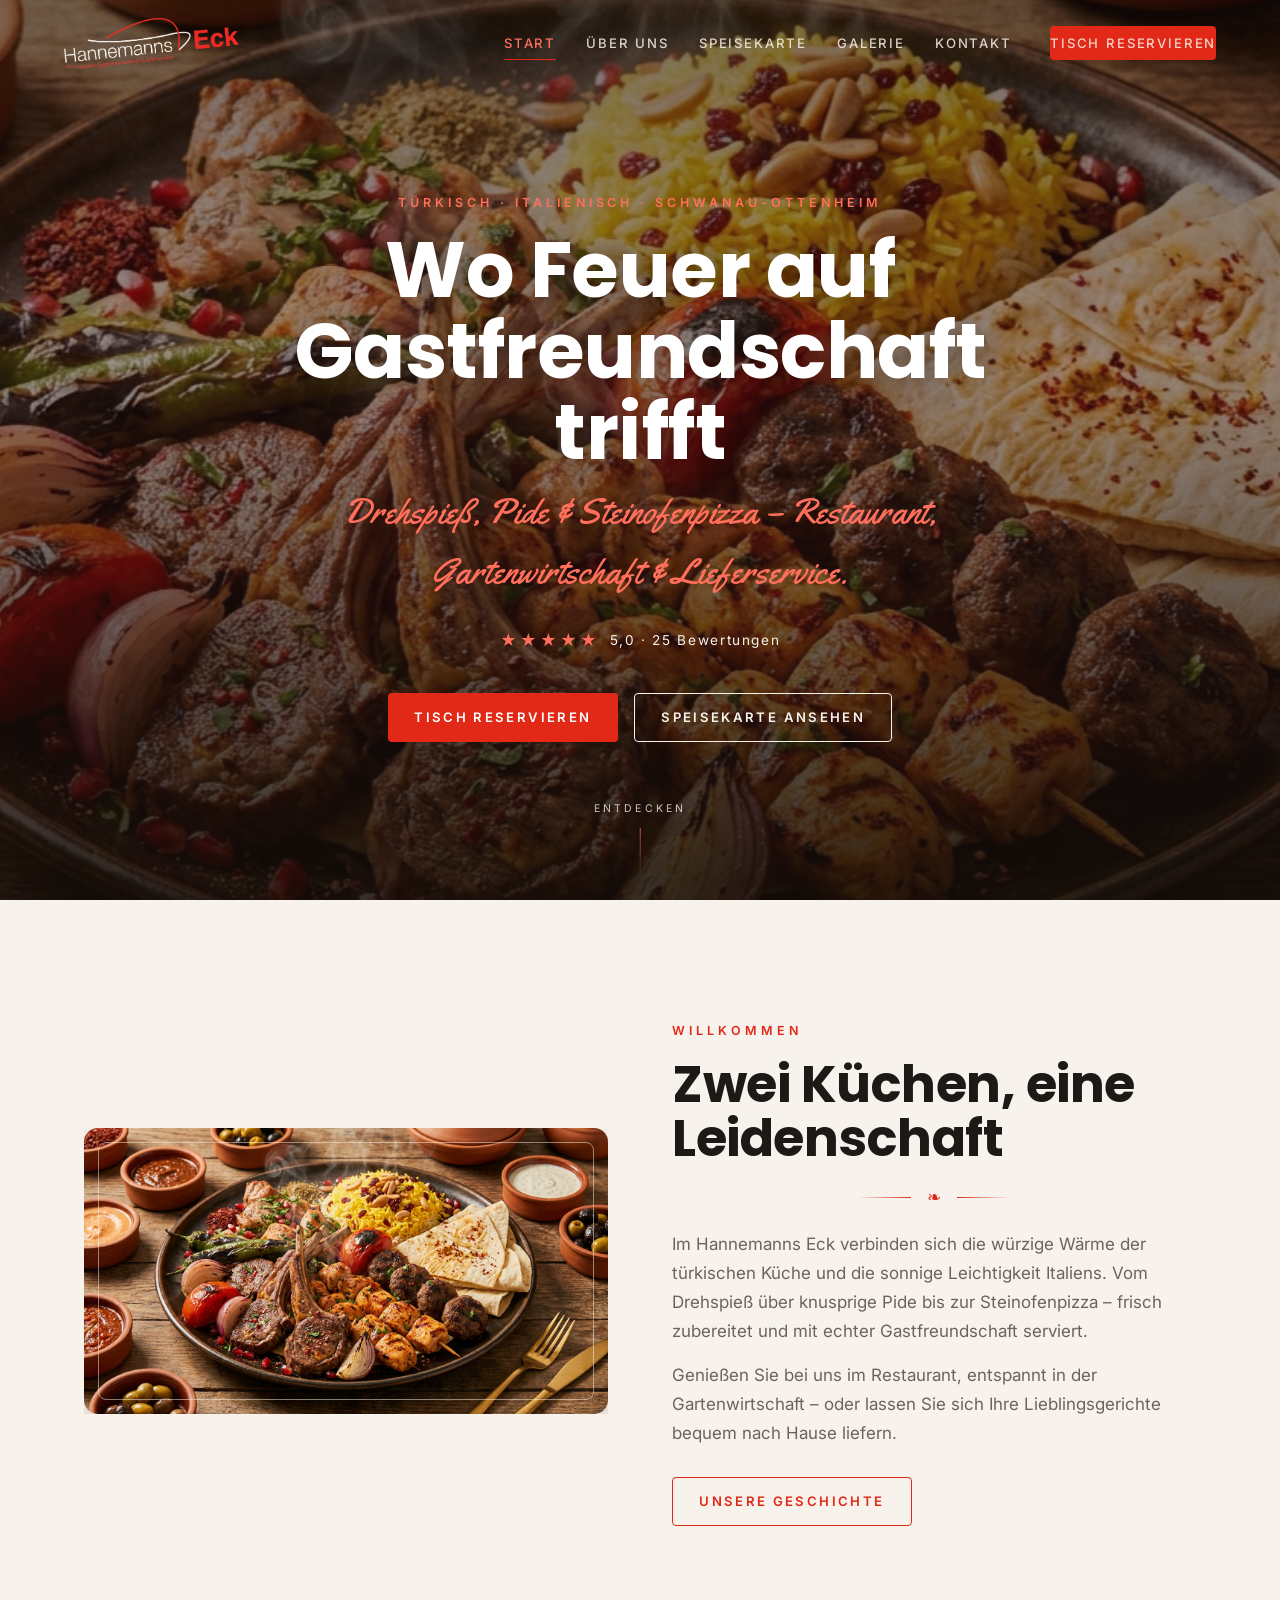
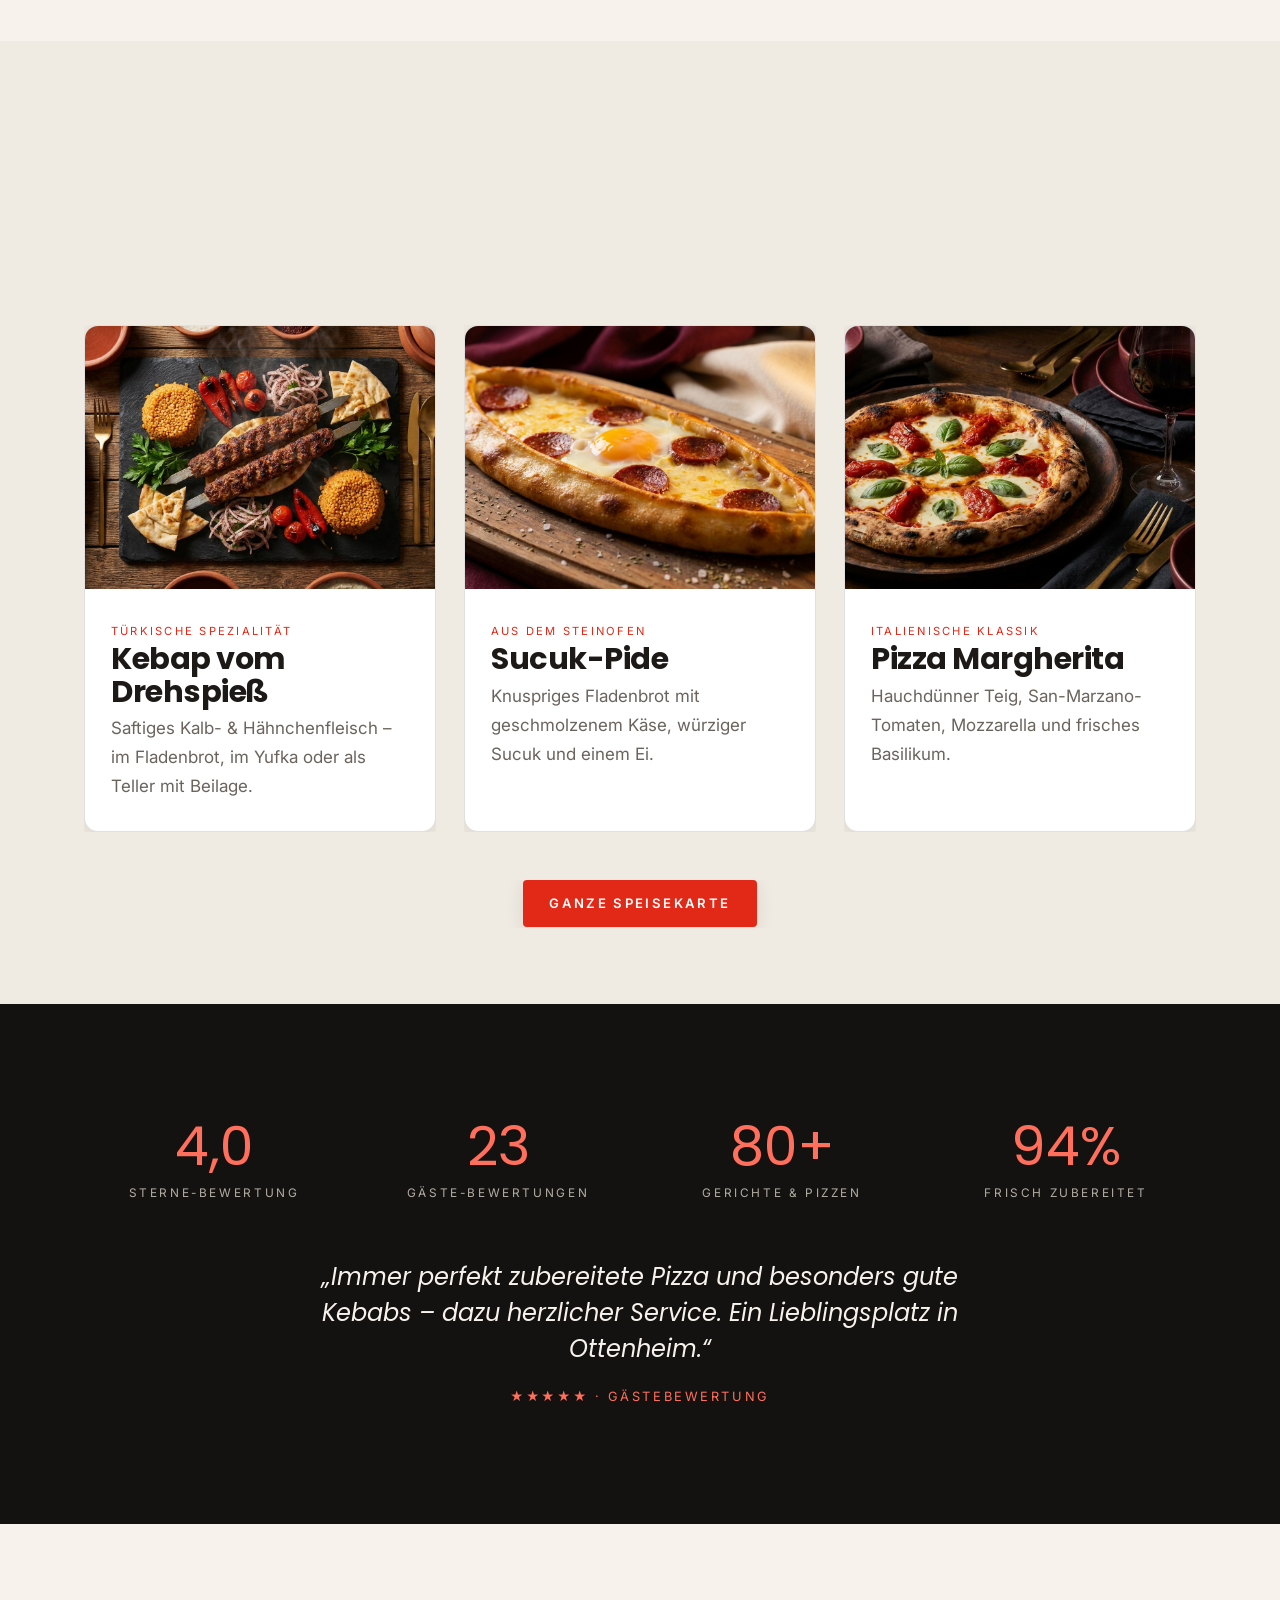
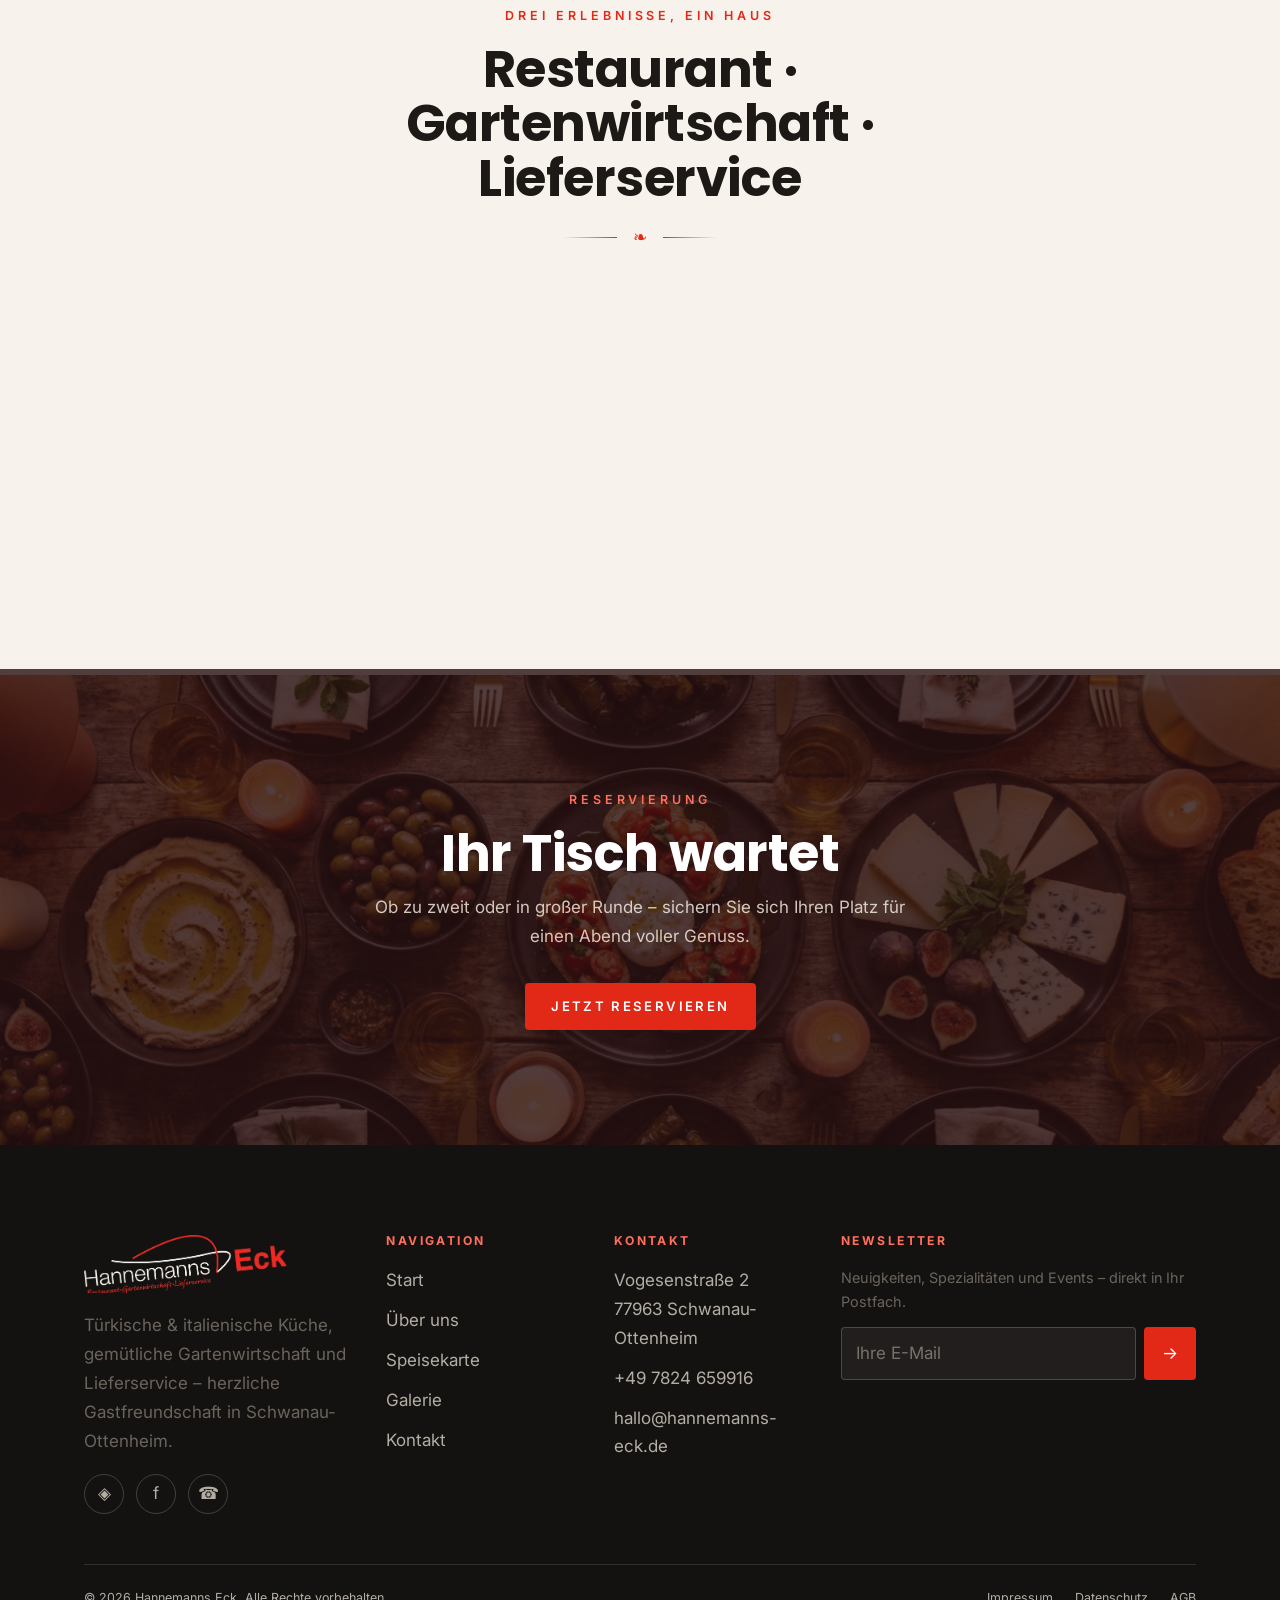
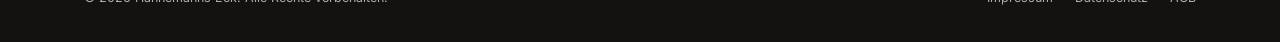
==== commit b8e28e4a: "Formspree" ====
--- a/index.html
+++ b/index.html
@@ -22,7 +22,7 @@
     "@context": "https://schema.org",
     "@type": "Restaurant",
     "name": "Hannemanns Eck",
-    "servesCuisine": ["Türkisch", "Italienisch", "Mediterran"],
+    "servesCuisine": ["Türkisch"],
     "priceRange": "€€",
     "telephone": "+497824659916",
     "address": {
